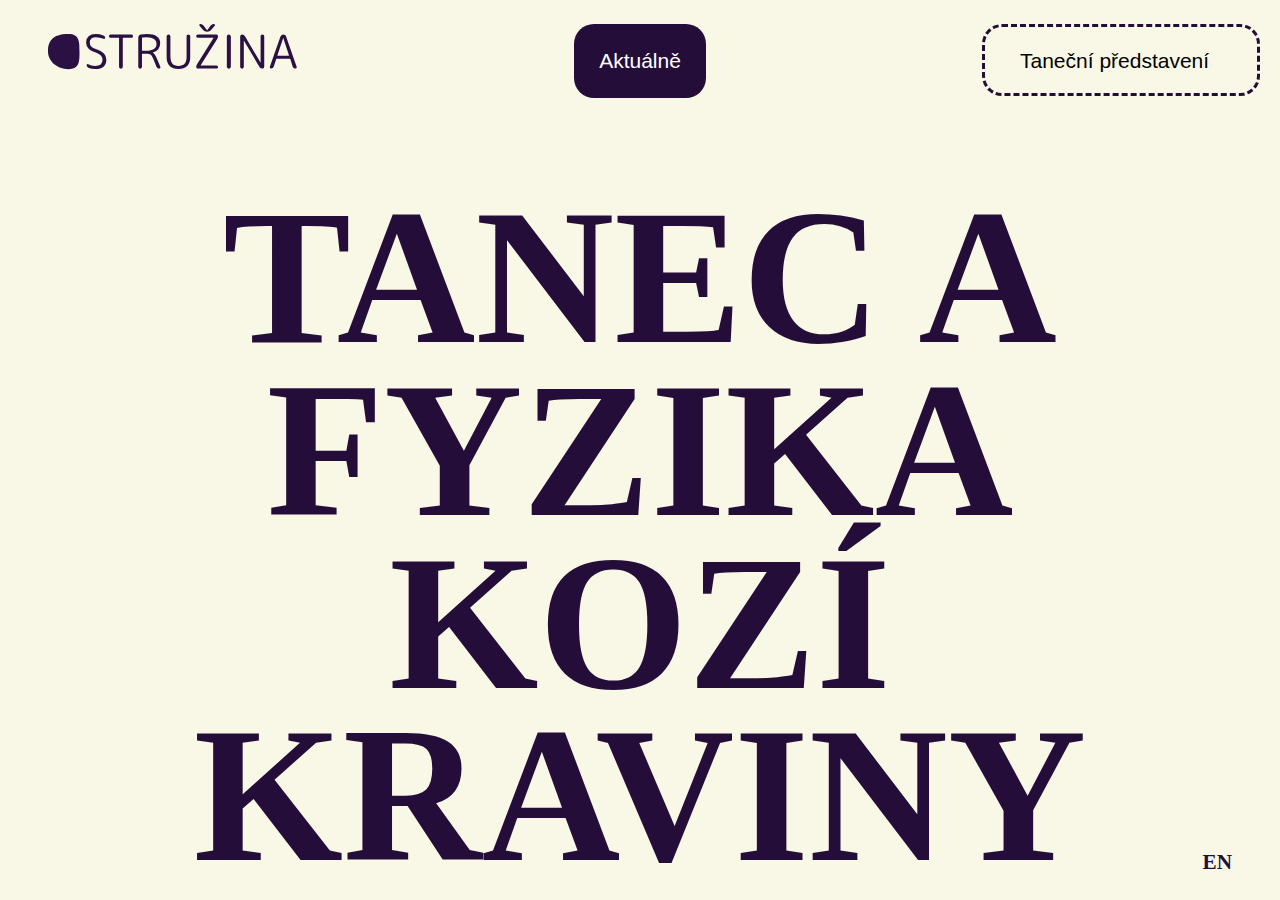
==== categories.html @ f29ecbbb "first" ====
<!DOCTYPE html>
<html lang="en">
<head>
	<meta charset="UTF-8">
	<meta name="viewport" content="width=device-width, initial-scale=1.0">
	<link rel="stylesheet" href="style.css">

	<title>OSTRUŽINA</title>
	<link rel="shortcut icon" href="/favicon.ico">
	<link rel="icon" sizes="16x16 32x32 64x64" href="/favicon.ico">
	<link rel="icon" type="image/png" sizes="196x196" href="/favicon-192.png">
	<link rel="icon" type="image/png" sizes="160x160" href="/favicon-160.png">
	<link rel="icon" type="image/png" sizes="96x96" href="/favicon-96.png">
	<link rel="icon" type="image/png" sizes="64x64" href="/favicon-64.png">
	<link rel="icon" type="image/png" sizes="32x32" href="/favicon-32.png">
	<link rel="icon" type="image/png" sizes="16x16" href="/favicon-16.png">
	<link rel="apple-touch-icon" href="/favicon-57.png">
	<link rel="apple-touch-icon" sizes="114x114" href="/favicon-114.png">
	<link rel="apple-touch-icon" sizes="72x72" href="/favicon-72.png">
	<link rel="apple-touch-icon" sizes="144x144" href="/favicon-144.png">
	<link rel="apple-touch-icon" sizes="60x60" href="/favicon-60.png">
	<link rel="apple-touch-icon" sizes="120x120" href="/favicon-120.png">
	<link rel="apple-touch-icon" sizes="76x76" href="/favicon-76.png">
	<link rel="apple-touch-icon" sizes="152x152" href="/favicon-152.png">
	<link rel="apple-touch-icon" sizes="180x180" href="/favicon-180.png">
	<meta name="msapplication-TileColor" content="#FFFFFF">
	<meta name="msapplication-TileImage" content="/favicon-144.png">
	<meta name="msapplication-config" content="/browserconfig.xml">

	<script
	  src="https://code.jquery.com/jquery-3.4.1.min.js"></script>

</head>
<body>
	<div class="wrap">
		<div class="logo">
			<a href="index.html">
				<svg id="Vrstva_1" data-name="Vrstva 1" xmlns="http://www.w3.org/2000/svg" viewBox="0 0 306.67 74.35"><path d="M25,12.37c13.82,0,13.65,9.63,13.65,21.51S38.86,55.39,25,55.39,0,45.76,0,33.88,4.64,12.37,25,12.37Z" /><path d="M58.58,35.11q-11.83-4-11.84-12.52a9.4,9.4,0,0,1,3.09-7.49q3.09-2.68,8.63-2.69A28.69,28.69,0,0,1,68,14a3.13,3.13,0,0,1,1.48,1.17A3.24,3.24,0,0,1,70.07,17a1.22,1.22,0,0,1-.63,1.12,1.38,1.38,0,0,1-1.31.09,22.67,22.67,0,0,0-9.32-2.06,8.81,8.81,0,0,0-5.52,1.6,5.75,5.75,0,0,0-2.09,4.86q0,5.61,7.49,8.12,7.09,2.34,10,5.38a10.85,10.85,0,0,1,2.86,7.77q0,5.61-3.37,8.52T58.24,55.3a21.45,21.45,0,0,1-8.87-1.77,3.25,3.25,0,0,1-2-3.2A1.15,1.15,0,0,1,48,49.24a1.24,1.24,0,0,1,1.26,0,17,17,0,0,0,8.63,2.23q9,0,9-7.61a7.17,7.17,0,0,0-2-5.14A15.87,15.87,0,0,0,58.58,35.11Z" /><path d="M76.71,16.87a1.94,1.94,0,0,1-1.37-3.32A1.86,1.86,0,0,1,76.71,13h25.5a1.95,1.95,0,1,1,0,3.89H92.26a.45.45,0,0,0-.51.51V52.44a2.22,2.22,0,0,1-.66,1.6,2.27,2.27,0,0,1-3.26,0,2.22,2.22,0,0,1-.66-1.6V17.38a.45.45,0,0,0-.51-.51Z" /><path d="M114.65,54a2.27,2.27,0,0,1-3.26,0,2.21,2.21,0,0,1-.65-1.6V16.53a3.68,3.68,0,0,1,.91-2.49,3.46,3.46,0,0,1,2.29-1.23,63.2,63.2,0,0,1,7.49-.4q8,0,12.1,2.94a9.73,9.73,0,0,1,4.08,8.38A11.24,11.24,0,0,1,135.3,31a11.93,11.93,0,0,1-6.61,4s-.05,0-.05.12,0,0,.05,0c1.64,1,3.32,3.43,5,7.44l4.11,10A1.39,1.39,0,0,1,137.7,54a1.53,1.53,0,0,1-1.34.72,3.33,3.33,0,0,1-2-.63,3.56,3.56,0,0,1-1.28-1.6l-4-9.84q-1.71-4.11-3.23-5.12c-1-.66-3-1-6-1h-4.06c-.35,0-.52.16-.52.46V52.44A2.22,2.22,0,0,1,114.65,54Zm.66-36.88V32.37a.45.45,0,0,0,.52.51h4.06q6.8,0,10-2.2a7.42,7.42,0,0,0,3.21-6.55q0-8-12.07-8a30.7,30.7,0,0,0-5.2.45A.56.56,0,0,0,115.31,17.16Z" /><path d="M170.78,51.56Q167.08,55.29,160,55.3t-10.75-3.74q-3.72-3.75-3.72-11.13V15.33a2.24,2.24,0,0,1,.69-1.66,2.19,2.19,0,0,1,1.6-.69,2.36,2.36,0,0,1,2.35,2.35V40.6q0,5.55,2.43,8.18c1.62,1.76,4.1,2.63,7.46,2.63s5.85-.87,7.49-2.63S170,44.3,170,40.6V15.21a2.11,2.11,0,0,1,.66-1.6,2.27,2.27,0,0,1,3.14,0,2.11,2.11,0,0,1,.66,1.6V40.43Q174.5,47.81,170.78,51.56Z" /><path d="M182.85,49.3,203.15,17l.06-.05v-.06a.05.05,0,0,0-.06-.06H183.77a1.81,1.81,0,0,1-1.32-.57,1.91,1.91,0,0,1,0-2.69,1.78,1.78,0,0,1,1.35-.57h22.87a1.8,1.8,0,0,1,1.35.57,1.86,1.86,0,0,1,.54,1.32,6.2,6.2,0,0,1-1,3.54L187.25,50.73l-.05.05v.06s0,.06.05.06h19.39a1.81,1.81,0,0,1,1.32.57,1.91,1.91,0,0,1,0,2.69,1.8,1.8,0,0,1-1.35.57H183.77a1.78,1.78,0,0,1-1.35-.57,1.86,1.86,0,0,1-.54-1.32A6.12,6.12,0,0,1,182.85,49.3ZM199.38,2.12A4.9,4.9,0,0,1,203.55,0a1.19,1.19,0,0,1,1.15.71A1.08,1.08,0,0,1,204.53,2l-4.18,5.09a6.61,6.61,0,0,1-10.29,0L185.88,2a1.14,1.14,0,0,1-.11-1.29A1.14,1.14,0,0,1,186.85,0,4.91,4.91,0,0,1,191,2.12l4.06,5.43h.23Z" /><path d="M223.6,54a2.47,2.47,0,0,1-3.49,0,2.34,2.34,0,0,1-.72-1.74V15.44a2.34,2.34,0,0,1,.72-1.74,2.46,2.46,0,0,1,4.2,1.74V52.27A2.37,2.37,0,0,1,223.6,54Z" /><path d="M239.55,54.1a2.27,2.27,0,0,1-3.14,0,2.11,2.11,0,0,1-.66-1.6V15.33A2.36,2.36,0,0,1,238.1,13,3.86,3.86,0,0,1,241.64,15l19,32.2s0,0,.11,0,.06,0,.06,0v-32a2.11,2.11,0,0,1,.66-1.6,2.27,2.27,0,0,1,3.14,0,2.11,2.11,0,0,1,.66,1.6V52.38a2.34,2.34,0,0,1-2.34,2.35,3.87,3.87,0,0,1-3.55-2.06l-19-32.2s0,0-.11,0-.06,0-.06,0v32A2.11,2.11,0,0,1,239.55,54.1Z" /><path d="M273.78,54.73a1.6,1.6,0,0,1-1.37-.72,1.56,1.56,0,0,1-.23-1.51l13-37.12a3.65,3.65,0,0,1,5.52-1.74,3.55,3.55,0,0,1,1.34,1.74l13,37.06a1.66,1.66,0,0,1-.22,1.57,1.62,1.62,0,0,1-1.38.72,3.31,3.31,0,0,1-2-.66,3.41,3.41,0,0,1-1.23-1.69l-3-9.37a.65.65,0,0,0-.68-.46H280.64A.62.62,0,0,0,280,43l-3.15,9.49a3.17,3.17,0,0,1-3.09,2.23Zm14.7-37.57-7,21.27a.32.32,0,0,0,.06.32.37.37,0,0,0,.29.14h13.44a.27.27,0,0,0,.25-.14.62.62,0,0,0,.09-.32l-7-21.27a.05.05,0,0,0-.06-.06C288.52,17.1,288.48,17.12,288.48,17.16Z" /></svg>
		</div></a>
		<div class="content">
			<h1 ><a id="zrnko" class="linkh" href="page.html">Tanec a fyzika</a></h1>
			<h1><a id="zrnko3" class="linkh" href="page.html">Kozí kraviny</a></h1>
		</div>

		<div class="info">
			<button id="open-button" class="open-button">Aktuálně</button>
		</div>
		<div class="lang"><h5>EN</h5></div>
<!-- 		<div class="cancelfilter">
			<h5>Zrušit filtr: Taneční představení</h5>
		</div> -->











		<div class="filtr">
			<form action="../">
			<select onchange="window.open(this.options[this.selectedIndex].value,'_top')">
			    <option value="categories.html">Taneční představení</option>
			    <option value="index.html">Všechno</option>
			    <option value="http://www.google.com/">Participativní projekty</option>
			    <option value="http://www.altavista.com/">Účasti</option>
			    <option value="http://www.amazon.com/">Již brzy</option>
			    <option value="">-----------</option>
			    <option value="">O nás</option>
			    <option value="">My k vám</option>
			    <option value="">Vy k nám</option>
			</select>
			</form>
		</div>
	</div>









<div class="modal-overlay closed" id="modal-overlay"></div>

<div class="modal closed" id="modal">
  <button class="close-button" id="close-button"><h2>X</h2></button>
  <div class="modal-guts">
  	<form action="/action_page.php" class="pb-gap">
		  <div class="container">
		    <h2>Přihlaste se k odběru<br>našeho zpravodaje</h2>
		  </div>

		  <div class="container">
		    <input type="text" placeholder="Jméno" name="name" required>
		    <input type="text" placeholder="E-mail" name="mail" required>
		    <!-- <label>
		      <input type="checkbox" checked="checked" name="subscribe"> Daily Newsletter
		    </label> -->
			  <input class="open-button" type="submit" value="Přihlásit se">
		  </div>
		  <div class="container">
		  	<p class="w-75 small">*Novinky od nás chodí asi tak jednou měsíčně. Garantujeme nula spamu. Nikomu dalšímu vaší adresu neřekneme.</p>
		  </div>

		</form>
		<div class="table">
			<div class="trow">
				<div class="zrnko mt-0 d-inline">
				<a href="#">
					<svg xmlns="http://www.w3.org/2000/svg" viewBox="0 0 87.68 79.04"><g id="Vrstva_4" data-name="Vrstva 4"><path d="M87.66,50c.68,28.18-19,28.3-43.15,28.87S.69,80.27,0,52.09,18.42.6,42.62,0,86.67,8.42,87.66,50Z" /></g></svg>
				</a>
				</div><h2 class="d-inline">Vy k nám</h2>
			</div>

			<div class="trow">
				<div class="tname"><a href="page.html">Tanec a fyzika</a></div><div class="tdate">17. ledna</div><div class="thour">9:00 | 11:00</div><div class="tplace">PONEC - divadlo pro tanec, Praha</div>
			</div>
			<div class="trow">
				<div class="tname">Tanec a fyzika</div><div class="tdate">17. ledna</div><div class="thour">9:00 | 11:00</div><div class="tplace">PONEC - divadlo pro tanec, Praha</div>
			</div>
			<div class="trow">
				<div class="tname">Karneval zvířat</div><div class="tdate">17. ledna</div><div class="thour">9:00 | 11:00</div><div class="tplace">Alta, Praha</div>
			</div>
			<div class="trow">
				<div class="tname">Karneval zvířat</div><div class="tdate">23. ledna</div><div class="tplace">divadlo Mořisko, Ostrava</div>
			</div>
			<div class="trow">
				<div class="tname">Different?</div><div class="tdate">29. ledna</div><div class="tplace">divadlo Mořisko, ZOOM link</div>
			</div>
		
		</div>
		<div class="table">
			<div class="trow">
				<div class="zrnko mt-0 d-inline">
				<a href="#">
					<svg xmlns="http://www.w3.org/2000/svg" viewBox="0 0 87.68 79.04"><g id="Vrstva_4" data-name="Vrstva 4"><path d="M87.66,50c.68,28.18-19,28.3-43.15,28.87S.69,80.27,0,52.09,18.42.6,42.62,0,86.67,8.42,87.66,50Z" /></g></svg>
				</a>
				</div><h2 class="d-inline">My k vám</h2>
			</div>

			<div class="trow">
				<div class="tname"><a href="page.html">Tanec a fyzika</a></div><div class="tdate">17. ledna</div><div class="thour">9:00 | 11:00</div><div class="tplace">ZUŠ Komunardů, Praha</div>
			</div>
			<div class="trow">
				<div class="tname">Tanec a fyzika</div><div class="tdate">17. ledna</div><div class="thour">9:00 | 11:00</div><div class="tplace">mateřská škola Kvítek, Praha</div>
			</div>
			<div class="trow">
				<div class="tname">Different?</div><div class="tdate">17. ledna</div><div class="thour">9:00 | 11:00</div><div class="tplace">PONEC - divadlo pro tanec, Praha</div>
			</div>
		
		</div>
		<div class="table">
			<div class="trow">
				<div class="zrnko mt-0 d-inline">
				<a href="#">
					<svg xmlns="http://www.w3.org/2000/svg" viewBox="0 0 87.68 79.04"><g id="Vrstva_4" data-name="Vrstva 4"><path d="M87.66,50c.68,28.18-19,28.3-43.15,28.87S.69,80.27,0,52.09,18.42.6,42.62,0,86.67,8.42,87.66,50Z" /></g></svg>
				</a>
				</div><h2 class="d-inline">Festivaly</h2>
			</div>

			<div class="trow">
				<div class="tname"><a href="page.html">Tanec a fyzika</a></div><div class="tdate">17. ledna</div><div class="thour">9:00 | 11:00</div><div class="tplace">ZUŠ Komunardů, Praha</div>
			</div>
			<div class="trow">
				<div class="tname">Tanec a fyzika</div><div class="tdate">17. ledna</div><div class="thour">9:00 | 11:00</div><div class="tplace">mateřská škola Kvítek, Praha</div>
			</div>
			<div class="trow">
				<div class="tname">Different?</div><div class="tdate">17. ledna</div><div class="thour">9:00 | 11:00</div><div class="tplace">PONEC - divadlo pro tanec, Praha</div>
			</div>
		
		</div>
		
   </div>
  </div>









	<div id="pic" class="pointer">
		<img src="images/fyzika.jpg" alt="">	
	</div>
	<div id="pic2" class="pointer">
		<img src="images/souhra.png" alt="">	
	</div>
	<div id="pic3" class="pointer">
		<img src="images/kozi.jpg" alt="">	
	</div>
	<script>

$(document).ready(function(){
	  $("#zrnko").mousemove(function (e) {
	      $("#pic").css({ left: e.pageX, top: e.pageY-550 });
	    });
		$("#zrnko").hover(function (e) {
			$("#pic").toggle();
		});

	  $("#zrnko2").mousemove(function (e) {
	      $("#pic2").css({ left: e.pageX, top: e.pageY-550  });
	    });
		$("#zrnko2").hover(function (e) {
			$("#pic2").toggle();
		});

	  $("#zrnko3").mousemove(function (e) {
	      $("#pic3").css({ left: e.pageX, top: e.pageY-550  });
	    });
		$("#zrnko3").hover(function (e) {
			$("#pic3").toggle();
		});
});



var modal = document.querySelector("#modal");
var modalOverlay = document.querySelector("#modal-overlay");
var closeButton = document.querySelector("#close-button");
var openButton = document.querySelector("#open-button");

closeButton.addEventListener("click", function() {
  modal.classList.toggle("closed");
  modalOverlay.classList.toggle("closed");
});

openButton.addEventListener("click", function() {
  modal.classList.toggle("closed");
  modalOverlay.classList.toggle("closed");
});






 </script>


</body>
</html>
---- style.css ----
@import url("https://fonts.googleapis.com/css2?family=Roboto:wght@900&display=swap");
@keyframes example {
  0% {
    font-style: normal;
  }
  100% {
    font-style: italic;
  }
}
.modal {
  display: block;
  width: 1200px;
  max-width: 80%;
  height: 800px;
  max-height: 100%;
  position: fixed;
  z-index: 100;
  left: 50%;
  top: 50%;
  transform: translate(-50%, -50%);
  background: white;
}
.modal .close-button {
  position: absolute;
  z-index: 1;
  top: 10px;
  right: 20px;
  border: 0;
  border-radius: 20px;
  background: white;
  padding: 5px 10px;
  font-size: 1.3rem;
  cursor: pointer;
}

.closed {
  display: none;
}

.modal-overlay {
  position: fixed;
  top: 0;
  left: 0;
  width: 100%;
  height: 100%;
  z-index: 50;
  background: rgba(0, 0, 0, 0.6);
}

.modal-guts {
  position: absolute;
  top: 0;
  left: 0;
  width: 100%;
  height: 100%;
  overflow: auto;
  padding: 3rem;
}

* {
  box-sizing: border-box;
  margin: 0;
  padding: 0;
}

ul {
  margin: 10px 0 10px 30px;
}

li, p {
  margin: 0 0 10px 0;
}

h1 {
  margin: 0 0 20px 0;
}

.open-button {
  border: 0;
  background: #240E39;
  color: white;
  padding: 25px 25px;
  border-radius: 20px;
  font-size: 21px;
  cursor: pointer;
}
.open-button:hover {
  background: #3e1862;
}

.table {
  width: 100%;
  margin-bottom: 3rem;
}
.table .trow {
  display: flex;
  flex-wrap: wrap;
  width: 100%;
  border-bottom: 1px dashed;
}
.table .trow .tname {
  min-width: 25%;
}
.table .trow .tdate {
  width: 120px;
  text-align: right;
}
.table .trow .thour {
  width: 200px;
  padding: 0 1.5rem;
}
.table .trow .tplace {
  margin-left: auto;
  text-align: right;
}

form {
  font-family: Arial;
  text-align: left;
}

input[type=text], input[type=submit] {
  width: 20%;
  padding: 12px;
  margin: 8px 0;
  display: inline-block;
  border: 2px solid #240E39;
  border-radius: 20px;
  box-sizing: border-box;
}

input[type=checkbox] {
  margin-top: 16px;
}

input[type=submit] {
  color: white;
  border: none;
}

input[type=submit]:hover {
  opacity: 0.8;
}

.pb-gap {
  padding-bottom: 3rem;
}

a:hover {
  font-style: normal;
  text-decoration: underline;
}

.linkh, a {
  text-decoration: none;
  color: #240E39;
}
.linkh:hover, a:hover {
  color: #31134d;
  font-style: italic;
}

svg {
  fill: #2B1143;
}
svg path {
  fill: #2B1143;
}
svg rect {
  fill: #fbfbf1;
}

h1, h2, h3, h4 {
  text-transform: uppercase;
}

h1 {
  font-size: 10vw;
  line-height: 0.8;
  margin: 0;
}

h5 {
  margin: 0;
}

ul li {
  list-style: none;
}

.w-75 {
  max-width: 75%;
}

.mx-auto {
  margin-left: auto;
  margin-right: auto;
}

.ml-auto {
  margin-left: auto;
}

.underline {
  text-decoration: underline;
}

.headergap {
  padding-top: 6rem;
}

.headergap2 {
  padding-top: 12rem;
}

.py-gap {
  padding-top: 3rem;
  padding-bottom: 3rem;
}

.pt-gap {
  padding-top: 3rem;
}

.mb-gap {
  margin-bottom: 3rem;
}

.text-right {
  text-align: right;
}

.d-inline {
  display: inline-block;
}

.d-flex {
  display: flex;
}

.small {
  font-weight: 200;
  font-size: 14px;
}

.pointer {
  position: absolute;
  height: auto;
  top: 100px;
  width: 140px;
  left: 50%;
  pointer-events: none;
  display: none;
}

.pointer img {
  width: 50vw;
}

.img-fluid {
  width: 100%;
  height: auto;
  aspect-ratio: attr(width)/attr(height);
  z-index: -1;
  position: relative;
}

.headerimg {
  width: 70%;
}

.bg-color {
  background-color: #F9F8E7;
}

.zrnko {
  width: 3rem;
  height: 3rem;
  margin: 3rem 1.5rem 0 0;
  transform: rotate(20deg);
}
.zrnko:nth-child(2) {
  transform: rotate(45deg);
}
.zrnko:nth-child(3) {
  transform: rotate(99deg);
}
.zrnko:hover {
  transform: rotate(-40deg);
}

.mt-0 {
  margin-top: 0;
}

.filtr select {
  width: 111%;
  padding: 5px 35px 5px 35px;
  font-size: 21px;
  height: 4.5rem;
  -webkit-appearance: none;
  -moz-appearance: none;
  appearance: none;
  margin-left: auto;
  background: url(https://icon-library.com/images/dropdown-icon-png/dropdown-icon-png-22.jpg) 96%/15% no-repeat #F9F8E7;
  border: 3px dashed #240E39;
  border-radius: 20px;
}

@font-face {
  font-family: "Anivers_Regular";
  src: url("fonts/Anivers_Regular.otf");
  unicode-range: U+0000-07FF;
  font-display: block;
}
* {
  box-sizing: border-box;
}

html {
  height: 100%;
  margin: 0;
  padding: 0;
  overflow: hidden;
}

body {
  min-height: 100%;
  margin: 0;
  padding: 0;
  font-family: "Roboto", sans-serif;
  font-size: 2vw;
  font-weight: 800;
  color: #240E39;
  background-color: #F9F8E7;
  font-family: Anivers_Regular;
}

.wrap {
  display: grid;
  grid-template-columns: 3rem 250px auto 250px 3rem;
  grid-template-rows: 1.5rem 150px 1fr 50px;
  grid-template-areas: ". . info . ." ". topleft topcenter topright ." ". leftsidebar content . ." ". bottomleft bottomcenter bottomright .";
  grid-gap: 0px;
  height: 100vh;
}
.wrap .logo {
  grid-area: topleft;
  position: relative;
}
.wrap .logo img {
  width: 100%;
  height: auto;
}
.wrap .info {
  grid-area: topcenter;
  text-align: center;
  position: relative;
  font-size: 28px;
  text-transform: uppercase;
}
.wrap .filtr {
  grid-area: topright;
  justify-self: start;
  z-index: 1;
}
.wrap .cancelfilter {
  grid-area: bottomleft;
}
.wrap .lang {
  grid-area: bottomright;
  text-align: right;
}
.wrap .content {
  grid-column: 1/6;
  grid-row: 1/6;
  overflow: auto;
  text-align: center;
}
.wrap .content h1 {
  font-size: 15vw;
  line-height: 0.9;
  margin: 0;
  text-transform: uppercase;
}
.wrap .content h1:nth-child(1) {
  padding-top: 12rem;
  cursor: url(images/logo.svg), auto;
}
.wrap .content h1:nth-child(2) {
  cursor: url(images/logo.svg), auto;
}
.wrap .content h1:nth-child(3) {
  cursor: url(images/logo.svg), auto;
}
.wrap .pageheader {
  grid-column: 3/5;
  grid-row: 2/3;
  text-align: right;
}
.wrap .pagecontent {
  grid-column: 3/5;
  grid-row: 2/5;
  overflow: auto;
}
.wrap .pagecontent .innercontent {
  width: 90%;
  border-left: 2px solid #240E39;
  margin-left: auto;
  padding-left: 3rem;
  padding-right: 3rem;
  padding-bottom: 3rem;
}
.wrap .pagecontent .innercontent a {
  text-decoration: underline;
}
.wrap .pageleftsidebar {
  grid-area: leftsidebar;
  position: relative;
  align-self: end;
}

.trow {
  font-size: 20px !important;
}

/*# sourceMappingURL=style.css.map */
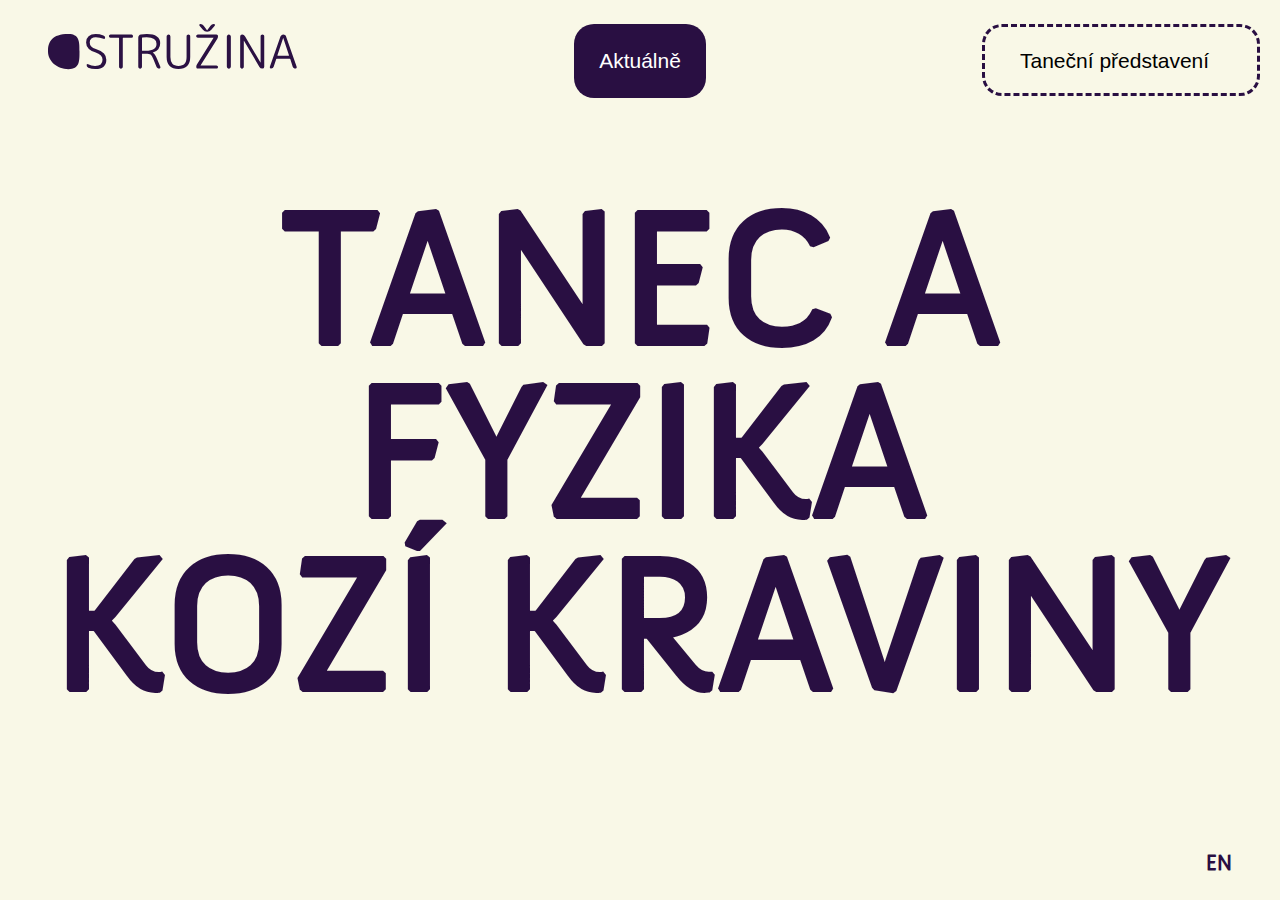
==== commit 317b620f: "dddd" ====
--- a/categories.html
+++ b/categories.html
@@ -199,21 +199,21 @@
 
 $(document).ready(function(){
 	  $("#zrnko").mousemove(function (e) {
-	      $("#pic").css({ left: e.pageX, top: e.pageY-550 });
+	      $("#pic").css({ left: e.pageX, top: e.pageY-400 });
 	    });
 		$("#zrnko").hover(function (e) {
 			$("#pic").toggle();
 		});
 
 	  $("#zrnko2").mousemove(function (e) {
-	      $("#pic2").css({ left: e.pageX, top: e.pageY-550  });
+	      $("#pic2").css({ left: e.pageX, top: e.pageY-400  });
 	    });
 		$("#zrnko2").hover(function (e) {
 			$("#pic2").toggle();
 		});
 
 	  $("#zrnko3").mousemove(function (e) {
-	      $("#pic3").css({ left: e.pageX, top: e.pageY-550  });
+	      $("#pic3").css({ left: e.pageX, top: e.pageY-400  });
 	    });
 		$("#zrnko3").hover(function (e) {
 			$("#pic3").toggle();
--- a/style.css
+++ b/style.css
@@ -77,7 +77,7 @@
 
 .open-button {
   border: 0;
-  background: #240E39;
+  background: #290F42;
   color: white;
   padding: 25px 25px;
   border-radius: 20px;
@@ -85,7 +85,7 @@
   cursor: pointer;
 }
 .open-button:hover {
-  background: #3e1862;
+  background: #43186c;
 }
 
 .table {
@@ -124,7 +124,7 @@
   padding: 12px;
   margin: 8px 0;
   display: inline-block;
-  border: 2px solid #240E39;
+  border: 2px solid #290F42;
   border-radius: 20px;
   box-sizing: border-box;
 }
@@ -146,17 +146,12 @@
   padding-bottom: 3rem;
 }
 
+a {
+  text-decoration: none;
+  color: #290F42;
+}
 a:hover {
-  font-style: normal;
-  text-decoration: underline;
-}
-
-.linkh, a {
-  text-decoration: none;
-  color: #240E39;
-}
-.linkh:hover, a:hover {
-  color: #31134d;
+  color: #361457;
   font-style: italic;
 }
 
@@ -303,10 +298,16 @@
   appearance: none;
   margin-left: auto;
   background: url(https://icon-library.com/images/dropdown-icon-png/dropdown-icon-png-22.jpg) 96%/15% no-repeat #F9F8E7;
-  border: 3px dashed #240E39;
+  border: 3px dashed #290F42;
   border-radius: 20px;
 }
 
+@font-face {
+  font-family: "Anivers_Regular";
+  src: url("https://tikvik.github.io/ostruzina/FONTS/Anivers_Regular.otf");
+  unicode-range: U+0000-07FF;
+  font-display: block;
+}
 @font-face {
   font-family: "Anivers_Regular";
   src: url("fonts/Anivers_Regular.otf");
@@ -331,7 +332,7 @@
   font-family: "Roboto", sans-serif;
   font-size: 2vw;
   font-weight: 800;
-  color: #240E39;
+  color: #290F42;
   background-color: #F9F8E7;
   font-family: Anivers_Regular;
 }
@@ -405,7 +406,7 @@
 }
 .wrap .pagecontent .innercontent {
   width: 90%;
-  border-left: 2px solid #240E39;
+  border-left: 2px solid #290F42;
   margin-left: auto;
   padding-left: 3rem;
   padding-right: 3rem;
